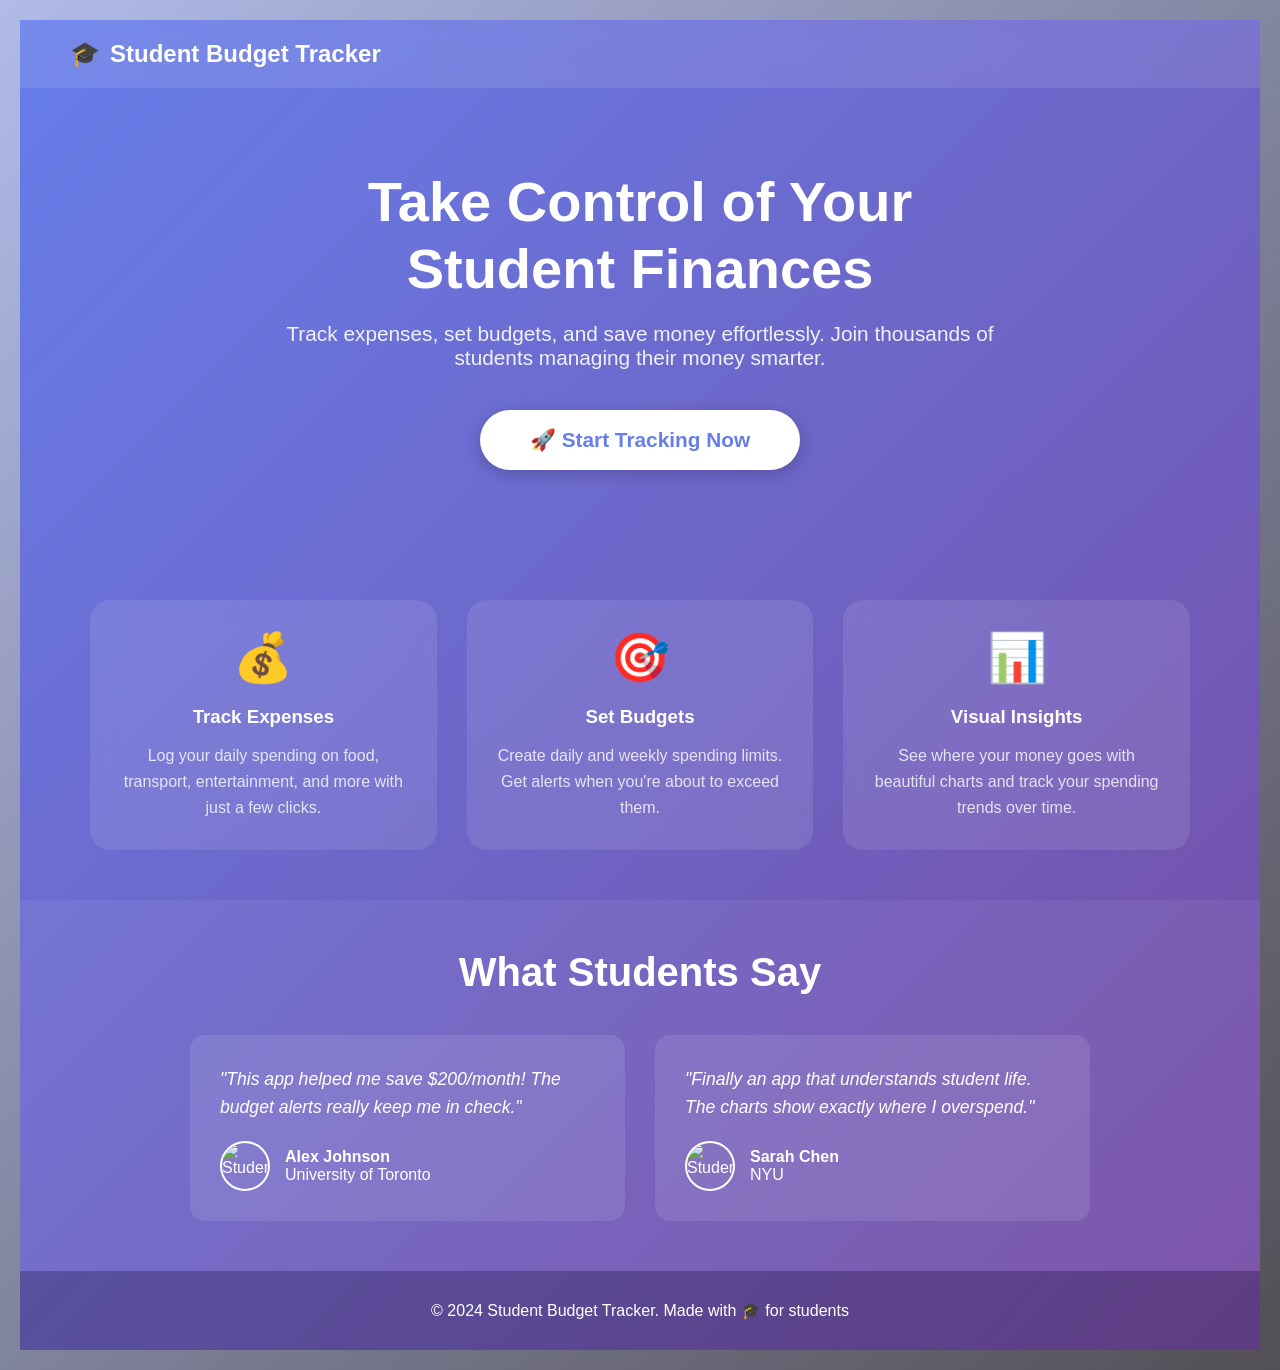
==== index.html @ 20b720b0 "Rename landing.html to index.html" ====
<!DOCTYPE html>
<html lang="en">
<head>
    <meta charset="UTF-8">
    <meta name="viewport" content="width=device-width, initial-scale=1.0">
    <title>Student Budget Tracker - Take Control of Your Finances</title>
    <script src="https://accounts.google.com/gsi/client"></script>
    <link rel="stylesheet" href="style.css">
    <style>
        /* Landing page specific styles */
        * {
            margin: 0;
            padding: 0;
            box-sizing: border-box;
        }

        .landing-page {
            min-height: 100vh;
            background: linear-gradient(135deg, #667eea 0%, #764ba2 100%);
            color: white;
            font-family: 'Segoe UI', Tahoma, Geneva, Verdana, sans-serif;
        }

        .landing-nav {
            display: flex;
            justify-content: space-between;
            align-items: center;
            padding: 20px 50px;
            background: rgba(255, 255, 255, 0.1);
            backdrop-filter: blur(10px);
        }

        .logo {
            font-size: 1.5em;
            font-weight: bold;
            display: flex;
            align-items: center;
            gap: 10px;
        }

        .landing-hero {
            display: flex;
            flex-direction: column;
            align-items: center;
            justify-content: center;
            text-align: center;
            padding: 80px 20px;
            max-width: 800px;
            margin: 0 auto;
        }

        .landing-hero h1 {
            font-size: 3.5em;
            margin-bottom: 20px;
            line-height: 1.2;
        }

        .landing-hero p {
            font-size: 1.3em;
            margin-bottom: 40px;
            opacity: 0.9;
        }

        .cta-button {
            background: white;
            color: #667eea;
            border: none;
            padding: 18px 50px;
            font-size: 1.3em;
            border-radius: 50px;
            cursor: pointer;
            font-weight: bold;
            transition: transform 0.3s, box-shadow 0.3s;
            box-shadow: 0 4px 15px rgba(0, 0, 0, 0.2);
        }

        .cta-button:hover {
            transform: translateY(-2px);
            box-shadow: 0 6px 20px rgba(0, 0, 0, 0.3);
        }

        .features {
            display: grid;
            grid-template-columns: repeat(3, 1fr);
            gap: 30px;
            padding: 50px;
            max-width: 1200px;
            margin: 0 auto;
        }

        .feature-card {
            background: rgba(255, 255, 255, 0.1);
            backdrop-filter: blur(10px);
            padding: 30px;
            border-radius: 20px;
            text-align: center;
        }

        .feature-card .emoji {
            font-size: 3em;
            margin-bottom: 20px;
        }

        .feature-card h3 {
            margin-bottom: 15px;
        }

        .feature-card p {
            opacity: 0.8;
            line-height: 1.6;
        }

        .testimonials {
            padding: 50px;
            background: rgba(255, 255, 255, 0.05);
        }

        .testimonials h2 {
            text-align: center;
            font-size: 2.5em;
            margin-bottom: 40px;
        }

        .testimonial-grid {
            display: grid;
            grid-template-columns: repeat(2, 1fr);
            gap: 30px;
            max-width: 900px;
            margin: 0 auto;
        }

        .testimonial {
            background: rgba(255, 255, 255, 0.1);
            padding: 30px;
            border-radius: 15px;
        }

        .testimonial p {
            font-size: 1.1em;
            line-height: 1.6;
            margin-bottom: 20px;
            font-style: italic;
        }

        .testimonial-author {
            display: flex;
            align-items: center;
            gap: 15px;
        }

        .testimonial-author img {
            width: 50px;
            height: 50px;
            border-radius: 50%;
            border: 2px solid white;
        }

        .footer {
            text-align: center;
            padding: 30px;
            background: rgba(0, 0, 0, 0.2);
        }

        /* Modal for Google Login */
        .login-modal {
            position: fixed;
            top: 0;
            left: 0;
            width: 100%;
            height: 100%;
            background: rgba(0, 0, 0, 0.8);
            display: none;
            justify-content: center;
            align-items: center;
            z-index: 1000;
        }

        .login-modal.active {
            display: flex;
        }

        .login-card {
            background: white;
            padding: 40px;
            border-radius: 20px;
            text-align: center;
            max-width: 400px;
            width: 90%;
        }

        .login-card h2 {
            color: #333;
            margin-bottom: 10px;
        }

        .login-card p {
            color: #666;
            margin-bottom: 30px;
        }

        .close-modal {
            margin-top: 20px;
            color: #999;
            cursor: pointer;
        }

        /* Google Button Container */
        #googleButtonContainer {
            display: flex;
            justify-content: center;
            margin: 20px 0;
        }

        @media (max-width: 768px) {
            .landing-nav {
                padding: 20px;
            }
            
            .landing-hero h1 {
                font-size: 2.5em;
            }
            
            .features {
                grid-template-columns: 1fr;
                padding: 30px;
            }
            
            .testimonial-grid {
                grid-template-columns: 1fr;
            }
        }
    </style>
</head>
<body>
    <div class="landing-page">
        <!-- Navigation -->
        <nav class="landing-nav">
            <div class="logo">
                <span>🎓</span> Student Budget Tracker
            </div>
        </nav>

        <!-- Hero Section -->
        <section class="landing-hero">
            <h1>Take Control of Your Student Finances</h1>
            <p>Track expenses, set budgets, and save money effortlessly. Join thousands of students managing their money smarter.</p>
            <button class="cta-button" onclick="showLoginModal()">🚀 Start Tracking Now</button>
        </section>

        <!-- Features Section -->
        <section class="features">
            <div class="feature-card">
                <div class="emoji">💰</div>
                <h3>Track Expenses</h3>
                <p>Log your daily spending on food, transport, entertainment, and more with just a few clicks.</p>
            </div>
            <div class="feature-card">
                <div class="emoji">🎯</div>
                <h3>Set Budgets</h3>
                <p>Create daily and weekly spending limits. Get alerts when you're about to exceed them.</p>
            </div>
            <div class="feature-card">
                <div class="emoji">📊</div>
                <h3>Visual Insights</h3>
                <p>See where your money goes with beautiful charts and track your spending trends over time.</p>
            </div>
        </section>

        <!-- Testimonials Section -->
        <section class="testimonials">
            <h2>What Students Say</h2>
            <div class="testimonial-grid">
                <div class="testimonial">
                    <p>"This app helped me save $200/month! The budget alerts really keep me in check."</p>
                    <div class="testimonial-author">
                        <img src="https://ui-avatars.com/api/?name=Alex+Johnson&background=667eea&color=fff" alt="Student">
                        <div>
                            <strong>Alex Johnson</strong>
                            <div>University of Toronto</div>
                        </div>
                    </div>
                </div>
                <div class="testimonial">
                    <p>"Finally an app that understands student life. The charts show exactly where I overspend."</p>
                    <div class="testimonial-author">
                        <img src="https://ui-avatars.com/api/?name=Sarah+Chen&background=764ba2&color=fff" alt="Student">
                        <div>
                            <strong>Sarah Chen</strong>
                            <div>NYU</div>
                        </div>
                    </div>
                </div>
            </div>
        </section>

        <!-- Login Modal -->
        <div class="login-modal" id="loginModal">
            <div class="login-card">
                <h2>Welcome Back! 👋</h2>
                <p>Sign in with your Google account to continue</p>
                
                <!-- Google Sign-In Button Container -->
                <div id="googleButtonContainer"></div>
                
                <div class="close-modal" onclick="hideLoginModal()">Maybe later</div>
            </div>
        </div>

        <!-- Footer -->
        <footer class="footer">
            <p>© 2024 Student Budget Tracker. Made with 🎓 for students</p>
        </footer>
    </div>

    <script>
        // IMPORTANT: Replace this with your actual Google Client ID
        const GOOGLE_CLIENT_ID = '242041825987-eteooq5b6tc76bauvk6d9krq9vo59pp5.apps.googleusercontent.com'; // You'll get this from Google Cloud Console

        // Modal functions
        function showLoginModal() {
            document.getElementById('loginModal').classList.add('active');
            initializeGoogleSignIn();
        }

        function hideLoginModal() {
            document.getElementById('loginModal').classList.remove('active');
        }

        // Initialize Google Sign-In
        function initializeGoogleSignIn() {
            if (typeof google === 'undefined' || !google.accounts) {
                console.error('Google Identity Services not loaded');
                return;
            }

            google.accounts.id.initialize({
                client_id: GOOGLE_CLIENT_ID,
                callback: handleGoogleResponse,
                auto_select: false,
                cancel_on_tap_outside: false
            });

            // Render the Google button
            google.accounts.id.renderButton(
                document.getElementById('googleButtonContainer'),
                { 
                    theme: 'outline', 
                    size: 'large',
                    width: 250,
                    text: 'signin_with',
                    shape: 'rectangular',
                    logo_alignment: 'center'
                }
            );
        }

        // Handle Google's response
        function handleGoogleResponse(response) {
            console.log('Google response received');
            
            // Decode the JWT token to get user info
            const userInfo = parseJwt(response.credential);
            
            if (userInfo) {
                // Store user info in localStorage
                const user = {
                    name: userInfo.name,
                    email: userInfo.email,
                    picture: userInfo.picture,
                    sub: userInfo.sub
                };
                
                localStorage.setItem('google_token', response.credential);
                localStorage.setItem('google_user', JSON.stringify(user));
                
                console.log('User logged in:', user.email);
                
                // Redirect to main app
                window.location.href = 'main.html';
            }
        }

        // Parse JWT token
        function parseJwt(token) {
            try {
                const base64Url = token.split('.')[1];
                const base64 = base64Url.replace(/-/g, '+').replace(/_/g, '/');
                const jsonPayload = decodeURIComponent(atob(base64).split('').map(function(c) {
                    return '%' + ('00' + c.charCodeAt(0).toString(16)).slice(-2);
                }).join(''));
                return JSON.parse(jsonPayload);
            } catch (e) {
                console.error('Error parsing JWT:', e);
                return null;
            }
        }

        // Close modal when clicking outside
        window.onclick = function(event) {
            const modal = document.getElementById('loginModal');
            if (event.target === modal) {
                hideLoginModal();
            }
        }

        // Check if already logged in (redirect to main)
        document.addEventListener('DOMContentLoaded', function() {
            if (localStorage.getItem('google_user')) {
                window.location.href = 'main.html';
            }
        });
    </script>
</body>
</html>
---- style.css ----
* {
    margin: 0;
    padding: 0;
    box-sizing: border-box;
}

body {
    font-family: 'Segoe UI', Tahoma, Geneva, Verdana, sans-serif;
    background: linear-gradient(135deg, #b1bbe8 0%, #524f55 100%);
    min-height: 100vh;
    padding: 20px;
}

.container {
    max-width: 1200px;
    margin: 0 auto;
}

h1 {
    color: white;
    text-align: center;
    margin-bottom: 30px;
    font-size: 2.5em;
}

.card {
    /* background: white; */
    border-radius: 10px;
    padding: 10px;
    margin-bottom: 20px;
    box-shadow: 0 4px 6px rgba(0, 0, 0, 0.1);
    display: grid;
    grid-template-columns: repeat(4, 1fr);
    /* gap: 20px; */
    /* margin-bottom: 20px; */
    width: 1200px;
}

.card .gridcard {
    border-radius: 10px;
    padding: 20px;
    display: grid;
    background-color: white;
    margin-bottom: 20px;
    max-width: 300px;
    margin-left: 5px;
    margin-right: 5px;
    /* grid-template-columns: 1fr; */
    /* gap: 20px; */
}


.card h2 {
    color: #333;
    margin-bottom: 15px;
    font-size: 1.5em;
}

.input-group {
    display: flex;
    gap: 10px;
    align-items: center;
}

.income-in {
    flex: 1;
    padding: 10px;
    border: 1px solid #ddd;
    border-radius: 5px;
    font-size: 16px;
}

.input-group input {
    flex: 1;
    padding: 10px;
    border: 1px solid #ddd;
    border-radius: 5px;
    font-size: 16px;
}

.limit-controls {
    display: grid;
    /* grid-template-columns: 1fr 1fr auto; */
    gap: 10px;
    align-items: center;
}

.limit-controls input {
    flex: 1;
    width: 100%;
    padding: 10px;
    border: 1px solid #ddd;
    border-radius: 5px;
    font-size: 16px;
}

.expense-form {
    display: grid;
    grid-template-columns: 1fr 1fr 1fr auto;
    gap: 10px;
}

.expense-form select,
.expense-form input {
    padding: 10px;
    border: 1px solid #ddd;
    border-radius: 5px;
    font-size: 16px;
}

button {
    background: #667eea;
    color: white;
    border: none;
    padding: 10px 20px;
    border-radius: 5px;
    cursor: pointer;
    font-size: 16px;
    transition: background 0.3s;
}

button:hover {
    background: #764ba2;
}

.alert {
    background: #ff4757;
    color: white;
    padding: 15px;
    border-radius: 5px;
    margin-bottom: 20px;
    text-align: center;
    animation: shake 0.5s;
}

@keyframes shake {
    0%, 100% { transform: translateX(0); }
    10%, 30%, 50%, 70%, 90% { transform: translateX(-5px); }
    20%, 40%, 60%, 80% { transform: translateX(5px); }
}

.chart-container {
    background: white;
    border-radius: 10px;
    padding: 20px;
    margin-bottom: 20px;
    height: 300px;
}

.summary-cards {
    display: grid;
    grid-template-columns: repeat(5, 1fr);
    gap: 20px;
    margin-bottom: 20px;
}

.summary-card {
    background: white;
    border-radius: 10px;
    padding: 20px;
    text-align: center;
    box-shadow: 0 4px 6px rgba(0, 0, 0, 0.1);
}

.summary-card h3 {
    color: #666;
    font-size: 1em;
    margin-bottom: 10px;
}

.summary-card p {
    color: #333;
    font-size: 1.8em;
    font-weight: bold;
}

#expenseList {
    max-height: 300px;
    overflow-y: auto;
}

.expense-form{
    background-color: white;
    border-radius: 10px;
    padding: 20px;
    margin-bottom:5px;
    display: grid;
    grid-template-columns: 1fr 1fr 1fr auto;
    gap: 10px;
}

.expense-item {
    display: flex;
    justify-content: space-between;
    align-items: center;
    padding: 10px;
    border-bottom: 1px solid #eee;
}

.expense-item:last-child {
    border-bottom: none;
}

.expense-category {
    background: #f0f0f0;
    padding: 5px 10px;
    border-radius: 20px;
    font-size: 0.9em;
}

.expense-amount {
    font-weight: bold;
    color: #ff4757;
}

.expense-date {
    color: #999;
    font-size: 0.9em;
}

.delete-btn {
    background: #ff4757;
    padding: 5px 10px;
    font-size: 0.9em;
}

@media (max-width: 768px) {
    .expense-form {
        grid-template-columns: 1fr;
    }
    
    .limit-controls {
        grid-template-columns: 1fr;
    }
    
    .summary-cards {
        grid-template-columns: 1fr 1fr;
    }

    .card {
        grid-template-columns: 1fr;
        width: 100%;
    }
}


/* Add these styles for the user profile */
.user-profile {
    background: rgba(255, 255, 255, 0.1);
    padding: 10px 20px;
    border-radius: 50px;
    backdrop-filter: blur(10px);
    margin-bottom: 20px;
}

.user-profile img {
    object-fit: cover;
}

/* Adjust main container to accommodate profile */
.container {
    position: relative;
}

/* Make sure the logout button matches your theme */
.user-profile button {
    background: #ff4757;
    transition: background 0.3s;
}

.user-profile button:hover {
    background: #ff6b81;
}



/* Add to existing CSS */



.currency-selector {
    background: white;
    border-radius: 10px;
    padding: 15px;
    margin-bottom: 20px;
    display: flex;
    align-items: center;
    gap: 10px;
}

.currency-selector select {
    padding: 8px;
    border: 1px solid #ddd;
    border-radius: 5px;
    font-size: 16px;
    flex: 1;
}

.reset-btn {
    padding: 8px 16px;
    background-color: #ff6b6b;
    color: white;
    border: none;
    border-radius: 5px;
    cursor: pointer;
    font-size: 14px;
    font-weight: bold;
    transition: background-color 0.3s ease;
}

.reset-btn:hover {
    background-color: #ff5252;
}

.reset-btn:active {
    transform: scale(0.98);
}

.card-header {
    display: flex;
    justify-content: space-between;
    align-items: center;
    cursor: pointer;
    padding: 10px 0;
}

.edit-icon {
    font-size: 1.2em;
    opacity: 0.6;
    transition: opacity 0.3s;
}

.edit-icon:hover {
    opacity: 1;
}

.value-display {
    display: flex;
    gap: 20px;
    align-items: center;
    flex-wrap: wrap;
    padding: 10px 0;
}

#income{
    background-color: white;
    border-radius: 10px;
    /* padding: 20px; */
    margin-bottom: 20px;
    width: 250px;
}

.value-label {
    color: #666;
    font-size: 0.9em;
}

.value-amount {
    font-weight: bold;
    color: #667eea;
    font-size: 1.2em;
}

.savings-form, .recurring-form {
    display: grid;
    grid-template-columns: repeat(auto-fit, minmax(150px, 1fr));
    gap: 10px;
    margin-bottom: 20px;
}

.savings-form input,
.savings-form select,
.recurring-form input,
.recurring-form select {
    padding: 10px;
    border: 1px solid #ddd;
    border-radius: 5px;
    font-size: 14px;
}

.savings-list, .recurring-list {
    max-height: 200px;
    overflow-y: auto;
}

.savings-item, .recurring-item {
    display: flex;
    justify-content: space-between;
    align-items: center;
    padding: 10px;
    border-bottom: 1px solid #eee;
}

.savings-progress {
    flex: 1;
    margin: 0 15px;
}

.progress-bar {
    width: 100%;
    height: 10px;
    background: #f0f0f0;
    border-radius: 5px;
    overflow: hidden;
}

.progress-fill {
    height: 100%;
    background: linear-gradient(90deg, #667eea, #764ba2);
    transition: width 0.3s;
}

/* Modal Styles */
.modal {
    position: fixed;
    top: 0;
    left: 0;
    width: 100%;
    height: 100%;
    background: rgba(0, 0, 0, 0.5);
    display: flex;
    justify-content: center;
    align-items: center;
    z-index: 1000;
}

.modal-content {
    background: white;
    padding: 30px;
    border-radius: 10px;
    max-width: 400px;
    text-align: center;
}

.modal-content h3 {
    color: #ff4757;
    margin-bottom: 15px;
}

.modal-content p {
    margin-bottom: 20px;
    color: #333;
}

.modal-buttons {
    display: flex;
    gap: 10px;
    justify-content: center;
}

.force-btn {
    background: #ff4757;
}

.force-btn:hover {
    background: #ff6b81;
}

.cancel-btn {
    background: #666;
}

.cancel-btn:hover {
    background: #888;
}

/* Recurring badge */
.recurring-badge {
    background: #667eea;
    color: white;
    padding: 2px 8px;
    border-radius: 12px;
    font-size: 0.8em;
    margin-left: 10px;
}

/* Currency symbol */
.currency-symbol {
    font-weight: normal;
    margin-right: 2px;
}

/* Responsive adjustments */
@media (max-width: 768px) {
    .value-display {
        flex-direction: column;
        align-items: flex-start;
        gap: 10px;
    }
    
    .savings-form, .recurring-form {
        grid-template-columns: 1fr;
    }
    
    .modal-content {
        margin: 20px;
        padding: 20px;
    }
}
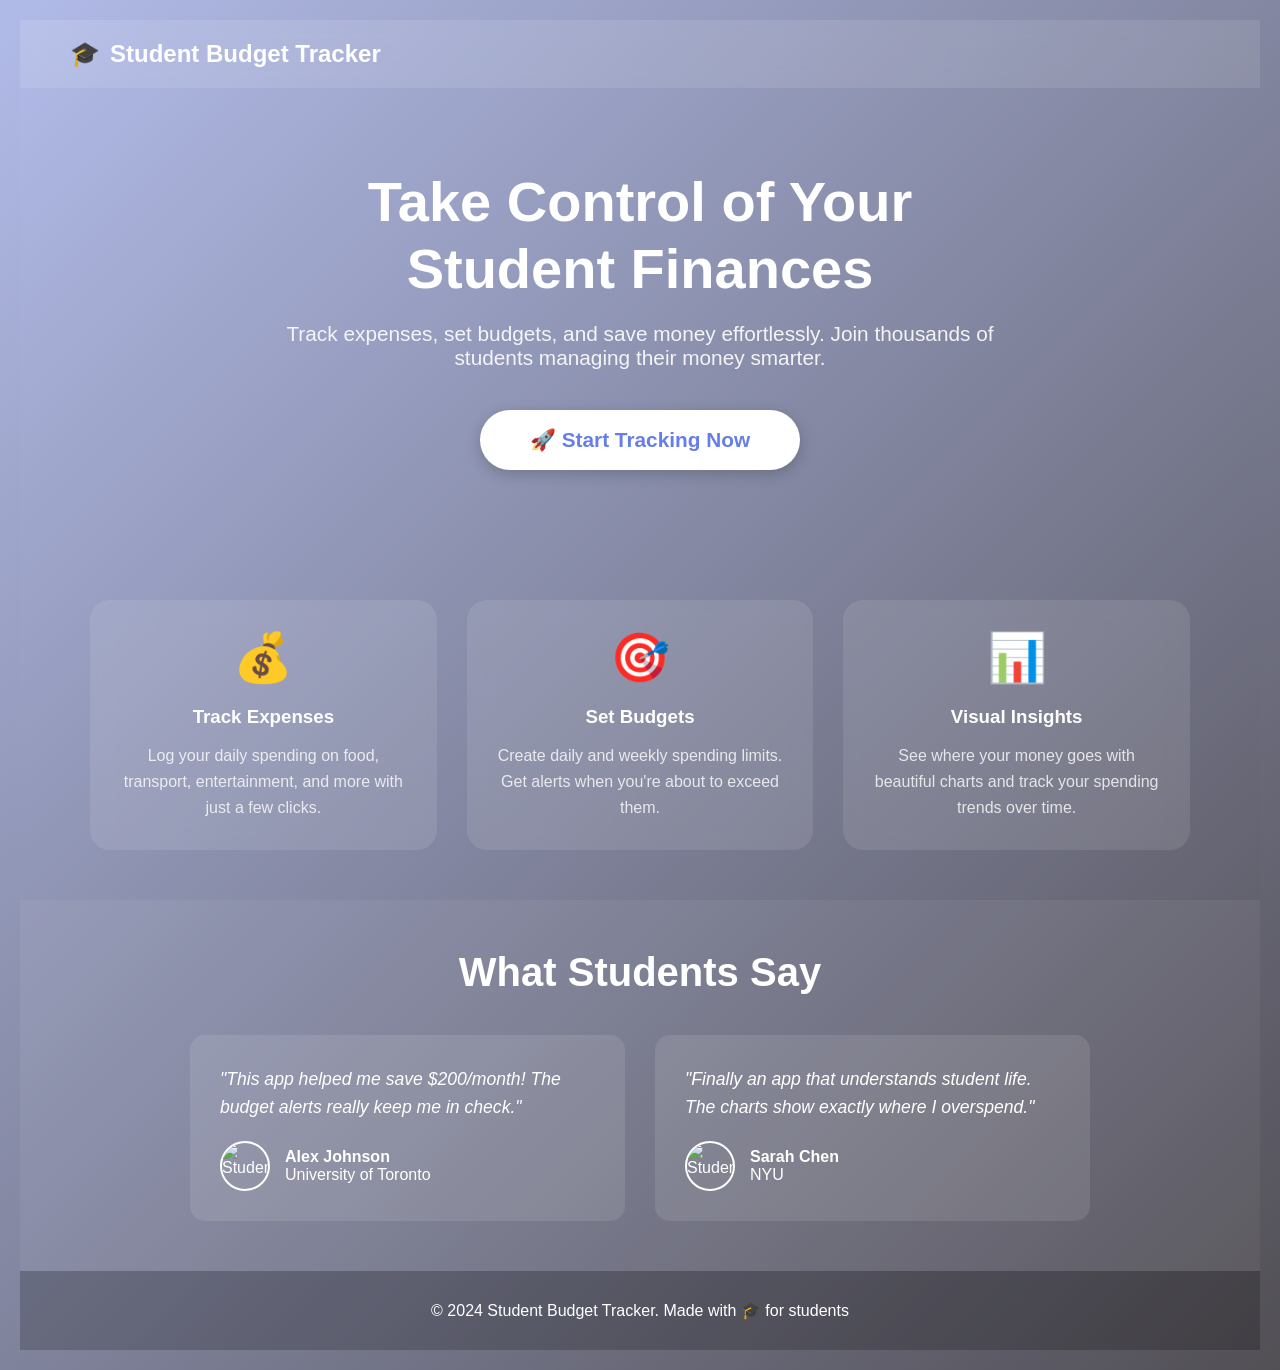
==== commit 29604457: "Change landing page background gradient colors" ====
--- a/index.html
+++ b/index.html
@@ -16,7 +16,7 @@
 
         .landing-page {
             min-height: 100vh;
-            background: linear-gradient(135deg, #667eea 0%, #764ba2 100%);
+            background: linear-gradient(135deg, #b1bbe8 0%, #524f55 100%);
             color: white;
             font-family: 'Segoe UI', Tahoma, Geneva, Verdana, sans-serif;
         }
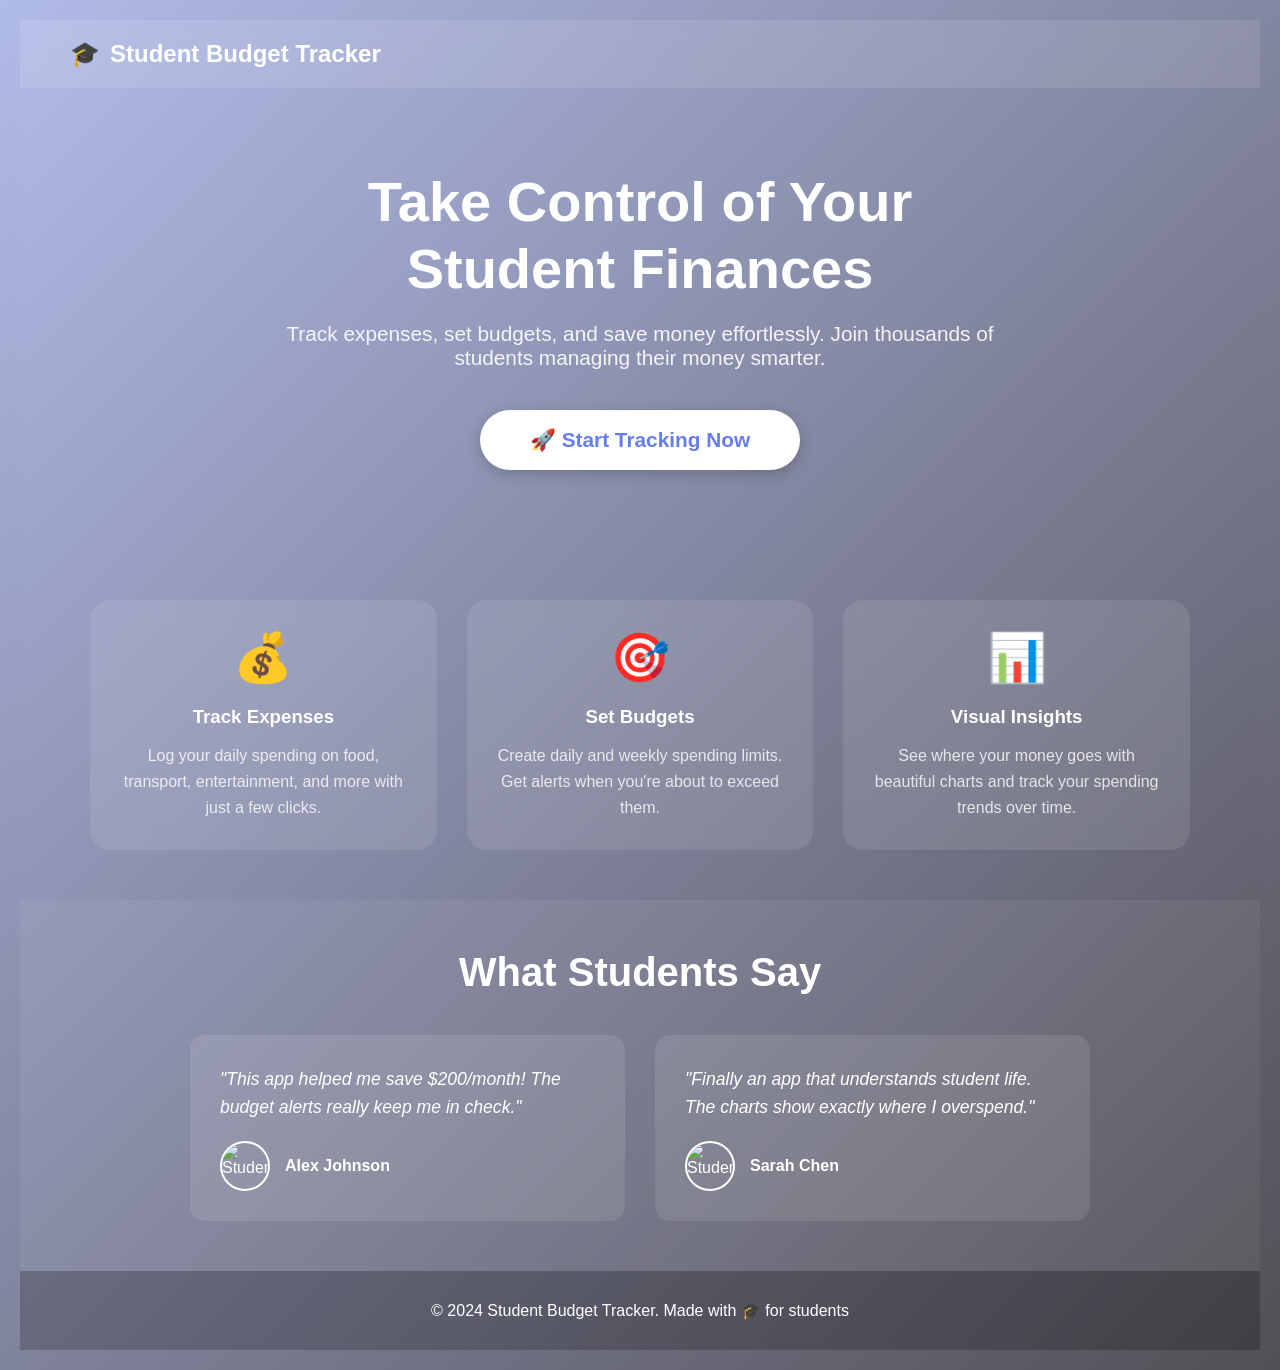
==== commit 3d11a493: "Clear university names from testimonial section Removed university names from testimonials." ====
--- a/index.html
+++ b/index.html
@@ -276,7 +276,7 @@
                         <img src="https://ui-avatars.com/api/?name=Alex+Johnson&background=667eea&color=fff" alt="Student">
                         <div>
                             <strong>Alex Johnson</strong>
-                            <div>University of Toronto</div>
+                            <div></div>
                         </div>
                     </div>
                 </div>
@@ -286,7 +286,7 @@
                         <img src="https://ui-avatars.com/api/?name=Sarah+Chen&background=764ba2&color=fff" alt="Student">
                         <div>
                             <strong>Sarah Chen</strong>
-                            <div>NYU</div>
+                            <div></div>
                         </div>
                     </div>
                 </div>
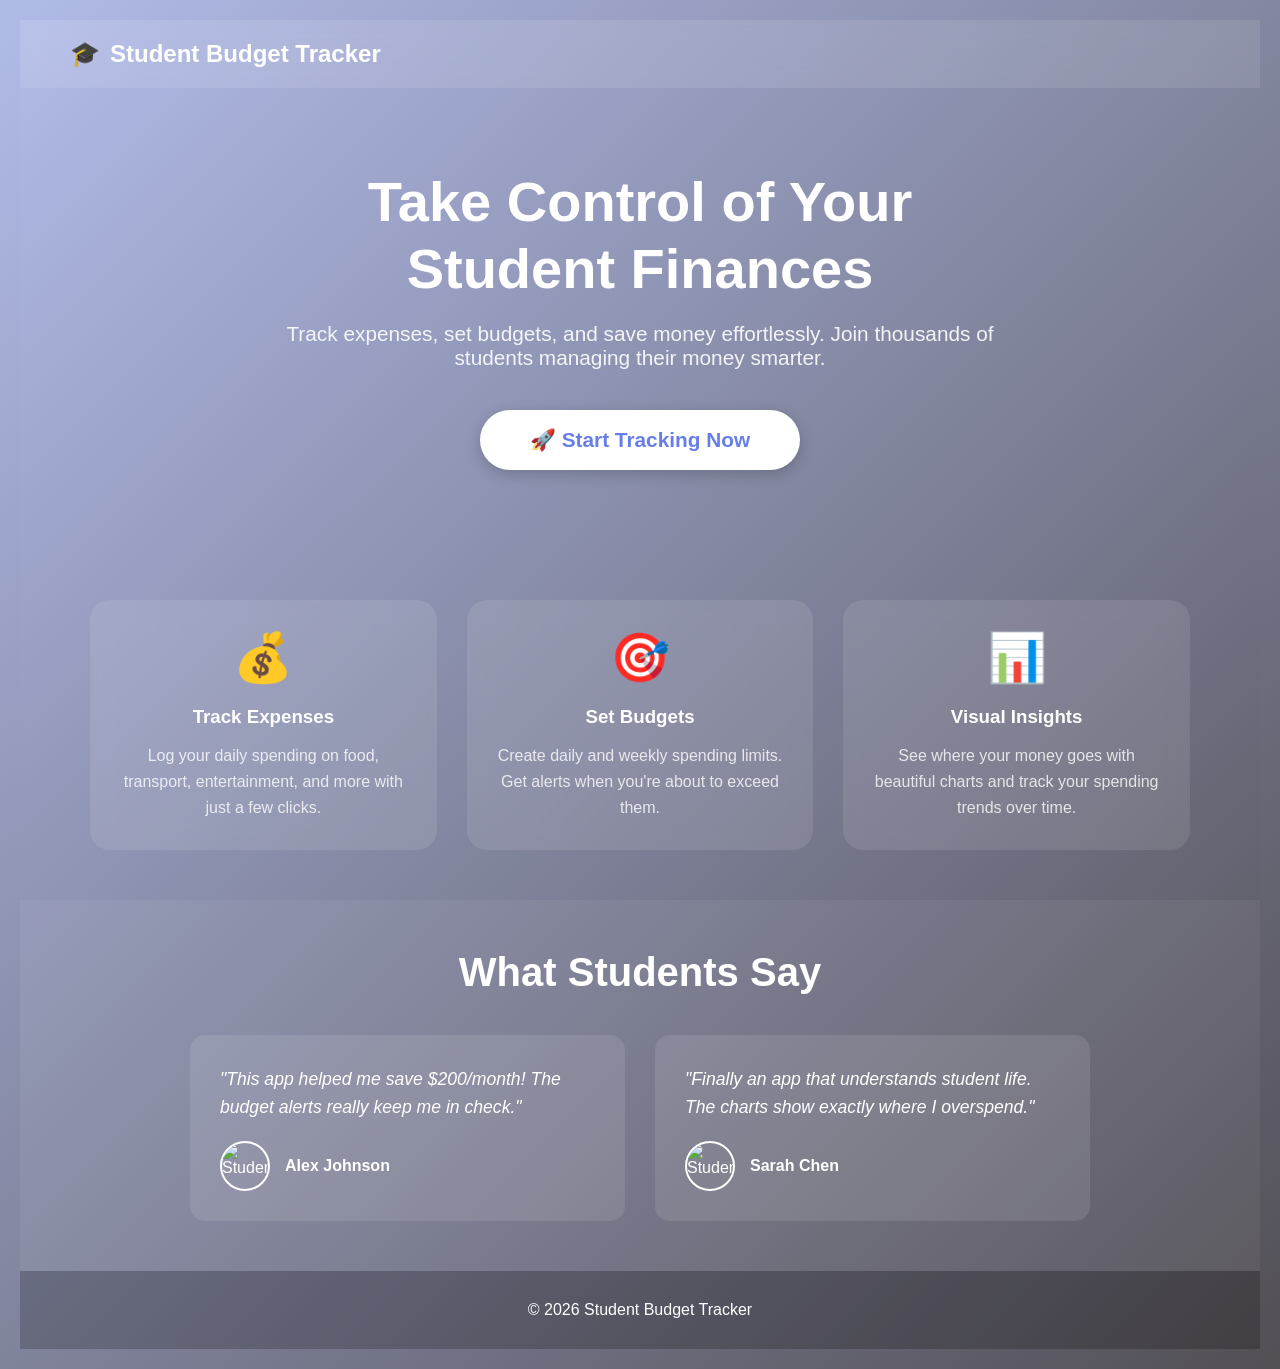
==== commit a4d00d77: "Update footer copyright year to 2026" ====
--- a/index.html
+++ b/index.html
@@ -308,7 +308,7 @@
 
         <!-- Footer -->
         <footer class="footer">
-            <p>© 2024 Student Budget Tracker. Made with 🎓 for students</p>
+            <p>© 2026 Student Budget Tracker</p>
         </footer>
     </div>
 
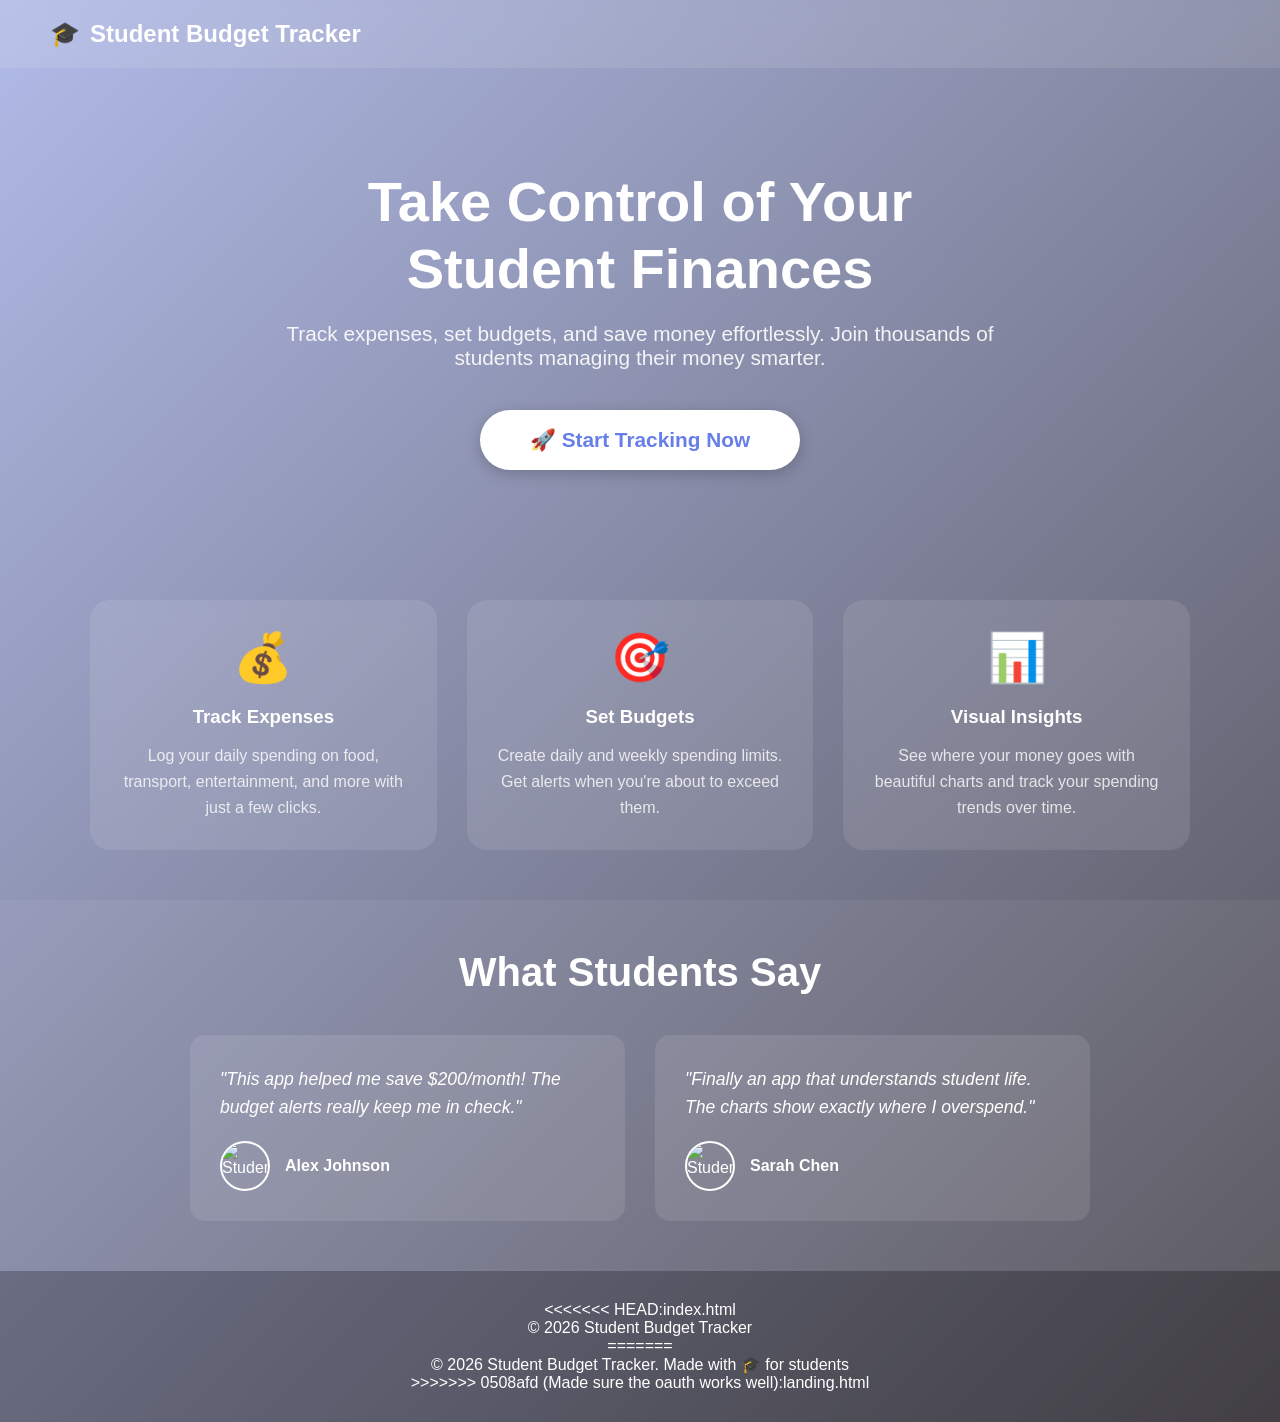
==== commit 9a8e5678: "Made sure the oauth works well" ====
--- a/index.html
+++ b/index.html
@@ -3,7 +3,11 @@
 <head>
     <meta charset="UTF-8">
     <meta name="viewport" content="width=device-width, initial-scale=1.0">
+    <meta name="theme-color" content="#667eea">
+    <meta name="description" content="Student Budget Tracker - Track expenses, set budgets, and save money effortlessly.">
     <title>Student Budget Tracker - Take Control of Your Finances</title>
+    <link rel="manifest" href="manifest.json">
+    <link rel="icon" href="icon-192.png">
     <script src="https://accounts.google.com/gsi/client"></script>
     <link rel="stylesheet" href="style.css">
     <style>
@@ -308,7 +312,11 @@
 
         <!-- Footer -->
         <footer class="footer">
+<<<<<<< HEAD:index.html
             <p>© 2026 Student Budget Tracker</p>
+=======
+            <p>© <span id="currentYear"></span> Student Budget Tracker. Made with 🎓 for students</p>
+>>>>>>> 0508afd (Made sure the oauth works well):landing.html
         </footer>
     </div>
 
@@ -405,10 +413,20 @@
 
         // Check if already logged in (redirect to main)
         document.addEventListener('DOMContentLoaded', function() {
+            document.getElementById('currentYear').textContent = new Date().getFullYear();
             if (localStorage.getItem('google_user')) {
                 window.location.href = 'main.html';
             }
         });
+
+        // Register service worker for PWA/offline support
+        if ('serviceWorker' in navigator && location.protocol.startsWith('http')) {
+            window.addEventListener('load', function() {
+                navigator.serviceWorker.register('sw.js').catch(function(err) {
+                    console.warn('Service worker registration failed:', err);
+                });
+            });
+        }
     </script>
 </body>
 </html>
--- a/style.css
+++ b/style.css
@@ -1,3 +1,42 @@
+:root {
+    --bg-grad: linear-gradient(135deg, #667eea 0%, #764ba2 100%);
+    --bg-grad-2: linear-gradient(135deg, #171a2e 0%, #2a2d4a 100%);
+    --card-bg: #ffffff;
+    --card-text: #333333;
+    --card-text-muted: #666666;
+    --card-border: #eee;
+    --input-bg: #ffffff;
+    --input-border: #ddd;
+    --btn-bg: #667eea;
+    --btn-hover: #764ba2;
+    --nav-bg: rgba(255, 255, 255, 0.1);
+    --soft-bg: #f0f0f0;
+    --danger: #ff4757;
+    --success: #00d25b;
+    --warning: #ff9f43;
+    --info: #667eea;
+    --shadow: 0 4px 15px rgba(0, 0, 0, 0.1);
+    --toast-bg: #ffffff;
+    --toast-text: #333333;
+}
+
+body.dark {
+    --bg-grad: var(--bg-grad-2);
+    --card-bg: #2a2d4a;
+    --card-text: #e8e8f5;
+    --card-text-muted: #aaaac0;
+    --card-border: #3a3d5c;
+    --input-bg: #363962;
+    --input-border: #4a4d75;
+    --btn-bg: #667eea;
+    --btn-hover: #764ba2;
+    --nav-bg: rgba(0, 0, 0, 0.35);
+    --soft-bg: #3a3d5c;
+    --shadow: 0 4px 15px rgba(0, 0, 0, 0.4);
+    --toast-bg: #2a2d4a;
+    --toast-text: #e8e8f5;
+}
+
 * {
     margin: 0;
     padding: 0;
@@ -6,14 +45,17 @@
 
 body {
     font-family: 'Segoe UI', Tahoma, Geneva, Verdana, sans-serif;
-    background: linear-gradient(135deg, #b1bbe8 0%, #524f55 100%);
+    background: var(--bg-grad);
     min-height: 100vh;
-    padding: 20px;
+    padding: 0;
+    transition: background 0.3s;
 }
 
 .container {
     max-width: 1200px;
     margin: 0 auto;
+    padding: 20px;
+    position: relative;
 }
 
 h1 {
@@ -21,95 +63,193 @@
     text-align: center;
     margin-bottom: 30px;
     font-size: 2.5em;
-}
-
+    padding-top: 20px;
+}
+
+/* Navigation */
+.nav {
+    background: var(--nav-bg);
+    backdrop-filter: blur(10px);
+    padding: 0 20px;
+    margin-bottom: 20px;
+    position: sticky;
+    top: 0;
+    z-index: 100;
+}
+
+.nav-inner {
+    display: flex;
+    align-items: center;
+    justify-content: space-between;
+    max-width: 1200px;
+    margin: 0 auto;
+    gap: 15px;
+}
+
+.nav-title {
+    color: white;
+    font-weight: bold;
+    font-size: 1.1em;
+    white-space: nowrap;
+}
+
+.nav ul {
+    list-style: none;
+    display: flex;
+    gap: 5px;
+    flex: 1;
+    justify-content: center;
+}
+
+.nav li a {
+    display: block;
+    padding: 15px 25px;
+    color: rgba(255, 255, 255, 0.8);
+    text-decoration: none;
+    font-weight: 500;
+    transition: color 0.3s, background 0.3s;
+    border-radius: 8px;
+}
+
+.nav li a:hover,
+.nav li a.active {
+    color: white;
+    background: rgba(255, 255, 255, 0.15);
+}
+
+.dark-toggle {
+    background: rgba(255, 255, 255, 0.15);
+    border: none;
+    border-radius: 50%;
+    width: 42px;
+    height: 42px;
+    font-size: 1.2em;
+    cursor: pointer;
+    transition: background 0.3s, transform 0.2s;
+    color: white;
+}
+
+.dark-toggle:hover {
+    background: rgba(255, 255, 255, 0.3);
+    transform: scale(1.05);
+}
+
+/* Card grid layout */
 .card {
-    /* background: white; */
-    border-radius: 10px;
+    border-radius: 15px;
+    padding: 0;
+    margin-bottom: 20px;
+    display: grid;
+    grid-template-columns: repeat(3, 1fr);
+    gap: 15px;
+}
+
+.card .gridcard {
+    border-radius: 15px;
+    padding: 20px;
+    background-color: var(--card-bg);
+    box-shadow: var(--shadow);
+    transition: background-color 0.3s;
+}
+
+.card h2 {
+    color: var(--card-text);
+    margin-bottom: 15px;
+    font-size: 1.3em;
+}
+
+/* Input styles */
+.input-group {
+    display: flex;
+    gap: 10px;
+    align-items: center;
+}
+
+.input-group1 {
+    display: flex;
+    flex-direction: column;
+    gap: 10px;
+}
+
+.input-group1 label,
+.limit-controls label {
+    color: var(--card-text-muted);
+}
+
+.income-in {
     padding: 10px;
-    margin-bottom: 20px;
-    box-shadow: 0 4px 6px rgba(0, 0, 0, 0.1);
-    display: grid;
-    grid-template-columns: repeat(4, 1fr);
-    /* gap: 20px; */
-    /* margin-bottom: 20px; */
-    width: 1200px;
-}
-
-.card .gridcard {
-    border-radius: 10px;
-    padding: 20px;
-    display: grid;
-    background-color: white;
-    margin-bottom: 20px;
-    max-width: 300px;
-    margin-left: 5px;
-    margin-right: 5px;
-    /* grid-template-columns: 1fr; */
-    /* gap: 20px; */
-}
-
-
-.card h2 {
-    color: #333;
-    margin-bottom: 15px;
-    font-size: 1.5em;
-}
-
-.input-group {
-    display: flex;
-    gap: 10px;
-    align-items: center;
-}
-
-.income-in {
-    flex: 1;
-    padding: 10px;
-    border: 1px solid #ddd;
+    border: 1px solid var(--input-border);
     border-radius: 5px;
     font-size: 16px;
+    background-color: var(--input-bg);
+    color: var(--card-text);
 }
 
 .input-group input {
     flex: 1;
     padding: 10px;
-    border: 1px solid #ddd;
+    border: 1px solid var(--input-border);
     border-radius: 5px;
     font-size: 16px;
-}
-
+    background-color: var(--input-bg);
+    color: var(--card-text);
+}
+
+/* Limit controls */
 .limit-controls {
     display: grid;
-    /* grid-template-columns: 1fr 1fr auto; */
-    gap: 10px;
-    align-items: center;
+    gap: 10px;
+    align-items: start;
 }
 
 .limit-controls input {
-    flex: 1;
     width: 100%;
     padding: 10px;
-    border: 1px solid #ddd;
+    border: 1px solid var(--input-border);
     border-radius: 5px;
     font-size: 16px;
-}
-
+    background-color: var(--input-bg);
+    color: var(--card-text);
+}
+
+/* Expense form */
 .expense-form {
+    background-color: var(--card-bg);
+    border-radius: 15px;
+    padding: 20px;
+    margin-bottom: 20px;
     display: grid;
     grid-template-columns: 1fr 1fr 1fr auto;
     gap: 10px;
+    box-shadow: var(--shadow);
+    align-items: end;
+    transition: background-color 0.3s;
+}
+
+.expense-form h2 {
+    grid-column: 1 / -1;
+    margin-bottom: 5px;
+    color: var(--card-text);
+    font-size: 1.3em;
 }
 
 .expense-form select,
 .expense-form input {
     padding: 10px;
-    border: 1px solid #ddd;
+    border: 1px solid var(--input-border);
     border-radius: 5px;
     font-size: 16px;
-}
-
+    background-color: var(--input-bg);
+    color: var(--card-text);
+}
+
+.expense-note {
+    grid-column: 1 / -1;
+}
+
+/* Buttons */
 button {
-    background: #667eea;
+    background: var(--btn-bg);
     color: white;
     border: none;
     padding: 10px 20px;
@@ -117,20 +257,23 @@
     cursor: pointer;
     font-size: 16px;
     transition: background 0.3s;
+    white-space: nowrap;
 }
 
 button:hover {
-    background: #764ba2;
-}
-
+    background: var(--btn-hover);
+}
+
+/* Alert */
 .alert {
-    background: #ff4757;
     color: white;
     padding: 15px;
-    border-radius: 5px;
+    border-radius: 10px;
     margin-bottom: 20px;
     text-align: center;
     animation: shake 0.5s;
+    box-shadow: var(--shadow);
+    white-space: pre-line;
 }
 
 @keyframes shake {
@@ -139,62 +282,104 @@
     20%, 40%, 60%, 80% { transform: translateX(5px); }
 }
 
+/* Charts */
 .chart-container {
-    background: white;
-    border-radius: 10px;
+    background: var(--card-bg);
+    border-radius: 15px;
     padding: 20px;
     margin-bottom: 20px;
-    height: 300px;
-}
-
+    height: 320px;
+    box-shadow: var(--shadow);
+    transition: background-color 0.3s;
+}
+
+/* Summary cards */
 .summary-cards {
     display: grid;
-    grid-template-columns: repeat(5, 1fr);
-    gap: 20px;
+    grid-template-columns: repeat(4, 1fr);
+    gap: 15px;
     margin-bottom: 20px;
 }
 
 .summary-card {
-    background: white;
-    border-radius: 10px;
+    background: var(--card-bg);
+    border-radius: 15px;
     padding: 20px;
     text-align: center;
-    box-shadow: 0 4px 6px rgba(0, 0, 0, 0.1);
+    box-shadow: var(--shadow);
+    transition: background-color 0.3s;
 }
 
 .summary-card h3 {
-    color: #666;
-    font-size: 1em;
+    color: var(--card-text-muted);
+    font-size: 0.9em;
     margin-bottom: 10px;
 }
 
 .summary-card p {
-    color: #333;
-    font-size: 1.8em;
+    color: var(--card-text);
+    font-size: 1.5em;
     font-weight: bold;
 }
 
+/* Expense list */
+.recent-expense-header {
+    background: var(--card-bg);
+    border-radius: 15px;
+    padding: 20px;
+    margin-bottom: 20px;
+    box-shadow: var(--shadow);
+    transition: background-color 0.3s;
+}
+
+.recent-expense-header h2 {
+    color: var(--card-text);
+    margin-bottom: 10px;
+    font-size: 1.3em;
+}
+
 #expenseList {
-    max-height: 300px;
+    max-height: 400px;
     overflow-y: auto;
 }
 
-.expense-form{
-    background-color: white;
-    border-radius: 10px;
-    padding: 20px;
-    margin-bottom:5px;
+.expense-filters {
     display: grid;
-    grid-template-columns: 1fr 1fr 1fr auto;
-    gap: 10px;
+    grid-template-columns: 2fr 1fr 1fr auto 1fr;
+    gap: 8px;
+    align-items: center;
+    margin-bottom: 15px;
+}
+
+.expense-filters input,
+.expense-filters select {
+    padding: 8px 10px;
+    border: 1px solid var(--input-border);
+    border-radius: 5px;
+    font-size: 14px;
+    background-color: var(--input-bg);
+    color: var(--card-text);
+}
+
+.filter-sep {
+    color: var(--card-text-muted);
+    text-align: center;
+}
+
+.balance-display {
+    font-size: 15px;
+    font-weight: bold;
+    color: var(--success);
+    margin-bottom: 10px;
 }
 
 .expense-item {
     display: flex;
     justify-content: space-between;
     align-items: center;
-    padding: 10px;
-    border-bottom: 1px solid #eee;
+    padding: 12px 0;
+    border-bottom: 1px solid var(--card-border);
+    gap: 10px;
 }
 
 .expense-item:last-child {
@@ -202,98 +387,129 @@
 }
 
 .expense-category {
-    background: #f0f0f0;
+    background: var(--soft-bg);
     padding: 5px 10px;
     border-radius: 20px;
-    font-size: 0.9em;
+    font-size: 0.85em;
+    white-space: nowrap;
+    color: var(--card-text);
+}
+
+.expense-note-text {
+    color: var(--card-text-muted);
+    font-size: 0.85em;
+    display: inline-block;
+    margin-left: 8px;
 }
 
 .expense-amount {
     font-weight: bold;
-    color: #ff4757;
+    color: var(--danger);
+    white-space: nowrap;
 }
 
 .expense-date {
-    color: #999;
-    font-size: 0.9em;
-}
-
+    color: var(--card-text-muted);
+    font-size: 0.85em;
+    white-space: nowrap;
+}
+
+.expense-actions {
+    display: flex;
+    gap: 5px;
+}
+
+.edit-btn,
 .delete-btn {
-    background: #ff4757;
+    background: var(--soft-bg);
+    color: var(--card-text);
     padding: 5px 10px;
-    font-size: 0.9em;
-}
-
-@media (max-width: 768px) {
-    .expense-form {
-        grid-template-columns: 1fr;
-    }
-    
-    .limit-controls {
-        grid-template-columns: 1fr;
-    }
-    
-    .summary-cards {
-        grid-template-columns: 1fr 1fr;
-    }
-
-    .card {
-        grid-template-columns: 1fr;
-        width: 100%;
-    }
-}
-
-
-/* Add these styles for the user profile */
+    font-size: 0.85em;
+    border-radius: 5px;
+    min-width: auto;
+}
+
+.edit-btn:hover {
+    background: var(--btn-bg);
+    color: white;
+}
+
+.delete-btn {
+    background: var(--danger);
+    color: white;
+}
+
+.delete-btn:hover {
+    background: #ff6b81;
+}
+
+/* User profile */
 .user-profile {
     background: rgba(255, 255, 255, 0.1);
     padding: 10px 20px;
     border-radius: 50px;
     backdrop-filter: blur(10px);
-    margin-bottom: 20px;
+    display: flex;
+    align-items: center;
+    gap: 15px;
+    float: right;
+    margin-top: -60px;
 }
 
 .user-profile img {
     object-fit: cover;
-}
-
-/* Adjust main container to accommodate profile */
-.container {
-    position: relative;
-}
-
-/* Make sure the logout button matches your theme */
+    width: 35px;
+    height: 35px;
+    border-radius: 50%;
+    border: 2px solid white;
+    display: block;
+}
+
+.user-profile span {
+    color: white;
+    font-weight: 500;
+}
+
 .user-profile button {
-    background: #ff4757;
-    transition: background 0.3s;
+    background: var(--danger);
+    padding: 6px 15px;
+    font-size: 0.85em;
+    border-radius: 20px;
 }
 
 .user-profile button:hover {
     background: #ff6b81;
 }
 
-
-
-/* Add to existing CSS */
-
-
-
+/* Currency selector */
 .currency-selector {
-    background: white;
-    border-radius: 10px;
-    padding: 15px;
-    margin-bottom: 20px;
-    display: flex;
-    align-items: center;
-    gap: 10px;
+    background: var(--card-bg);
+    border-radius: 15px;
+    padding: 15px 20px;
+    margin-bottom: 20px;
+    display: flex;
+    align-items: center;
+    gap: 10px;
+    box-shadow: var(--shadow);
+    flex-wrap: wrap;
+    transition: background-color 0.3s;
+}
+
+.currency-selector label {
+    font-weight: 600;
+    color: var(--card-text);
+    white-space: nowrap;
 }
 
 .currency-selector select {
-    padding: 8px;
-    border: 1px solid #ddd;
+    padding: 8px 12px;
+    border: 1px solid var(--input-border);
     border-radius: 5px;
     font-size: 16px;
     flex: 1;
+    min-width: 150px;
+    background-color: var(--input-bg);
+    color: var(--card-text);
 }
 
 .reset-btn {
@@ -316,12 +532,17 @@
     transform: scale(0.98);
 }
 
+/* Card header (collapsible) */
 .card-header {
     display: flex;
     justify-content: space-between;
     align-items: center;
     cursor: pointer;
     padding: 10px 0;
+}
+
+.card-header h2 {
+    margin-bottom: 0;
 }
 
 .edit-icon {
@@ -342,26 +563,19 @@
     padding: 10px 0;
 }
 
-#income{
-    background-color: white;
-    border-radius: 10px;
-    /* padding: 20px; */
-    margin-bottom: 20px;
-    width: 250px;
-}
-
 .value-label {
-    color: #666;
+    color: var(--card-text-muted);
     font-size: 0.9em;
 }
 
 .value-amount {
     font-weight: bold;
-    color: #667eea;
+    color: var(--btn-bg);
     font-size: 1.2em;
 }
 
-.savings-form, .recurring-form {
+/* Savings, recurring, budget forms */
+.savings-form, .recurring-form, .budget-form {
     display: grid;
     grid-template-columns: repeat(auto-fit, minmax(150px, 1fr));
     gap: 10px;
@@ -371,24 +585,33 @@
 .savings-form input,
 .savings-form select,
 .recurring-form input,
-.recurring-form select {
+.recurring-form select,
+.budget-form input,
+.budget-form select {
     padding: 10px;
-    border: 1px solid #ddd;
+    border: 1px solid var(--input-border);
     border-radius: 5px;
     font-size: 14px;
-}
-
-.savings-list, .recurring-list {
-    max-height: 200px;
+    background-color: var(--input-bg);
+    color: var(--card-text);
+}
+
+.savings-list, .recurring-list, .budgets-list {
+    max-height: 220px;
     overflow-y: auto;
 }
 
-.savings-item, .recurring-item {
+.savings-item, .recurring-item, .budget-item {
     display: flex;
     justify-content: space-between;
     align-items: center;
-    padding: 10px;
-    border-bottom: 1px solid #eee;
+    padding: 10px 0;
+    border-bottom: 1px solid var(--card-border);
+    gap: 10px;
+}
+
+.savings-item:last-child, .recurring-item:last-child, .budget-item:last-child {
+    border-bottom: none;
 }
 
 .savings-progress {
@@ -399,7 +622,7 @@
 .progress-bar {
     width: 100%;
     height: 10px;
-    background: #f0f0f0;
+    background: var(--soft-bg);
     border-radius: 5px;
     overflow: hidden;
 }
@@ -410,7 +633,61 @@
     transition: width 0.3s;
 }
 
-/* Modal Styles */
+.savings-info strong,
+.recurring-list strong,
+.budgets-list strong {
+    color: var(--card-text);
+}
+
+.savings-info div,
+.savings-info small,
+.recurring-list small,
+.budgets-list small {
+    color: var(--card-text-muted);
+}
+
+.budget-value {
+    display: flex;
+    flex-direction: column;
+    gap: 4px;
+    flex: 1;
+    margin: 0 10px;
+}
+
+.budget-value .progress-bar {
+    height: 6px;
+}
+
+.budget-value.over .progress-fill {
+    background: var(--danger);
+}
+
+/* Edit form */
+.edit-form {
+    display: grid;
+    gap: 10px;
+    text-align: left;
+    margin-bottom: 20px;
+}
+
+.edit-form label {
+    color: var(--card-text-muted);
+    font-size: 0.9em;
+    font-weight: 600;
+}
+
+.edit-form select,
+.edit-form input {
+    padding: 10px;
+    border: 1px solid var(--input-border);
+    border-radius: 5px;
+    font-size: 16px;
+    background-color: var(--input-bg);
+    color: var(--card-text);
+    margin-bottom: 5px;
+}
+
+/* Modal */
 .modal {
     position: fixed;
     top: 0;
@@ -425,31 +702,35 @@
 }
 
 .modal-content {
-    background: white;
+    background: var(--card-bg);
     padding: 30px;
-    border-radius: 10px;
-    max-width: 400px;
+    border-radius: 15px;
+    max-width: 420px;
+    width: 90%;
     text-align: center;
+    box-shadow: 0 20px 60px rgba(0, 0, 0, 0.3);
+    transition: background-color 0.3s;
 }
 
 .modal-content h3 {
-    color: #ff4757;
+    color: var(--danger);
     margin-bottom: 15px;
 }
 
 .modal-content p {
     margin-bottom: 20px;
-    color: #333;
+    color: var(--card-text);
 }
 
 .modal-buttons {
     display: flex;
     gap: 10px;
     justify-content: center;
+    flex-wrap: wrap;
 }
 
 .force-btn {
-    background: #ff4757;
+    background: var(--danger);
 }
 
 .force-btn:hover {
@@ -464,36 +745,242 @@
     background: #888;
 }
 
+/* Report modal */
+.report-modal {
+    max-width: 520px;
+    text-align: left;
+}
+
+.report-modal h3 {
+    text-align: center;
+}
+
+.report-section {
+    margin-bottom: 15px;
+}
+
+.report-section h4 {
+    color: var(--card-text);
+    margin-bottom: 8px;
+    font-size: 1em;
+}
+
+.report-row {
+    display: flex;
+    justify-content: space-between;
+    padding: 6px 0;
+    border-bottom: 1px dashed var(--card-border);
+    font-size: 0.95em;
+    color: var(--card-text);
+}
+
+.report-row.bad {
+    color: var(--danger);
+    font-weight: bold;
+}
+
+.report-row.good {
+    color: var(--success);
+    font-weight: bold;
+}
+
+.report-total {
+    font-weight: bold;
+    font-size: 1.1em;
+}
+
 /* Recurring badge */
 .recurring-badge {
-    background: #667eea;
+    background: var(--btn-bg);
     color: white;
     padding: 2px 8px;
     border-radius: 12px;
-    font-size: 0.8em;
+    font-size: 0.75em;
     margin-left: 10px;
 }
 
-/* Currency symbol */
-.currency-symbol {
-    font-weight: normal;
-    margin-right: 2px;
-}
-
-/* Responsive adjustments */
+/* Toasts */
+.toast-container {
+    position: fixed;
+    bottom: 20px;
+    right: 20px;
+    z-index: 2000;
+    display: flex;
+    flex-direction: column;
+    gap: 10px;
+    max-width: 360px;
+}
+
+.toast {
+    background: var(--toast-bg);
+    color: var(--toast-text);
+    border-radius: 10px;
+    padding: 12px 15px;
+    box-shadow: 0 8px 25px rgba(0, 0, 0, 0.25);
+    display: flex;
+    align-items: center;
+    gap: 10px;
+    border-left: 4px solid var(--info);
+    font-size: 0.95em;
+    opacity: 0;
+    transform: translateX(20px);
+    transition: opacity 0.3s, transform 0.3s;
+    animation: none;
+}
+
+.toast.toast-show {
+    opacity: 1;
+    transform: translateX(0);
+}
+
+.toast-success { border-left-color: var(--success); }
+.toast-error { border-left-color: var(--danger); }
+.toast-warning { border-left-color: var(--warning); }
+
+.toast-action {
+    background: var(--btn-bg);
+    color: white;
+    border: none;
+    padding: 5px 12px;
+    border-radius: 5px;
+    font-size: 0.85em;
+    cursor: pointer;
+    white-space: nowrap;
+}
+
+.toast-action:hover {
+    background: var(--btn-hover);
+}
+
+.toast-close {
+    background: transparent;
+    color: var(--card-text-muted);
+    border: none;
+    font-size: 1em;
+    cursor: pointer;
+    margin-left: auto;
+    padding: 0 4px;
+}
+
+.toast-close:hover {
+    color: var(--card-text);
+    background: transparent;
+}
+
+/* Responsive */
+@media (max-width: 1024px) {
+    .card {
+        grid-template-columns: repeat(2, 1fr);
+    }
+}
+
 @media (max-width: 768px) {
-    .value-display {
+    .container {
+        padding: 10px;
+    }
+
+    h1 {
+        font-size: 1.8em;
+    }
+
+    .nav-inner {
         flex-direction: column;
-        align-items: flex-start;
-        gap: 10px;
-    }
-    
-    .savings-form, .recurring-form {
+        gap: 0;
+        padding: 10px 0;
+    }
+
+    .nav ul {
+        flex: none;
+        width: 100%;
+    }
+
+    .nav li {
+        flex: 1;
+        text-align: center;
+    }
+
+    .nav li a {
+        padding: 10px 15px;
+        font-size: 0.9em;
+    }
+
+    .dark-toggle {
+        position: absolute;
+        top: 12px;
+        right: 12px;
+        width: 36px;
+        height: 36px;
+    }
+
+    .card {
         grid-template-columns: 1fr;
     }
-    
+
+    .expense-form {
+        grid-template-columns: 1fr;
+    }
+
+    .expense-note {
+        grid-column: 1 / -1;
+    }
+
+    .expense-filters {
+        grid-template-columns: 1fr 1fr;
+    }
+
+    .expense-filters #searchInput {
+        grid-column: 1 / -1;
+    }
+
+    .limit-controls {
+        grid-template-columns: 1fr;
+    }
+
+    .summary-cards {
+        grid-template-columns: 1fr 1fr;
+    }
+
+    .user-profile {
+        float: none;
+        margin-top: 0;
+        margin-bottom: 20px;
+        justify-content: center;
+    }
+
+    .savings-form, .recurring-form, .budget-form {
+        grid-template-columns: 1fr;
+    }
+
     .modal-content {
         margin: 20px;
         padding: 20px;
     }
+
+    .currency-selector {
+        flex-wrap: wrap;
+    }
+
+    .expense-item {
+        flex-wrap: wrap;
+    }
+
+    .savings-item, .recurring-item, .budget-item {
+        flex-wrap: wrap;
+    }
+
+    .toast-container {
+        left: 10px;
+        right: 10px;
+        max-width: none;
+    }
+}
+
+@media (max-width: 480px) {
+    .summary-cards {
+        grid-template-columns: 1fr 1fr;
+    }
+
+    .expense-filters {
+        grid-template-columns: 1fr;
+    }
 }
